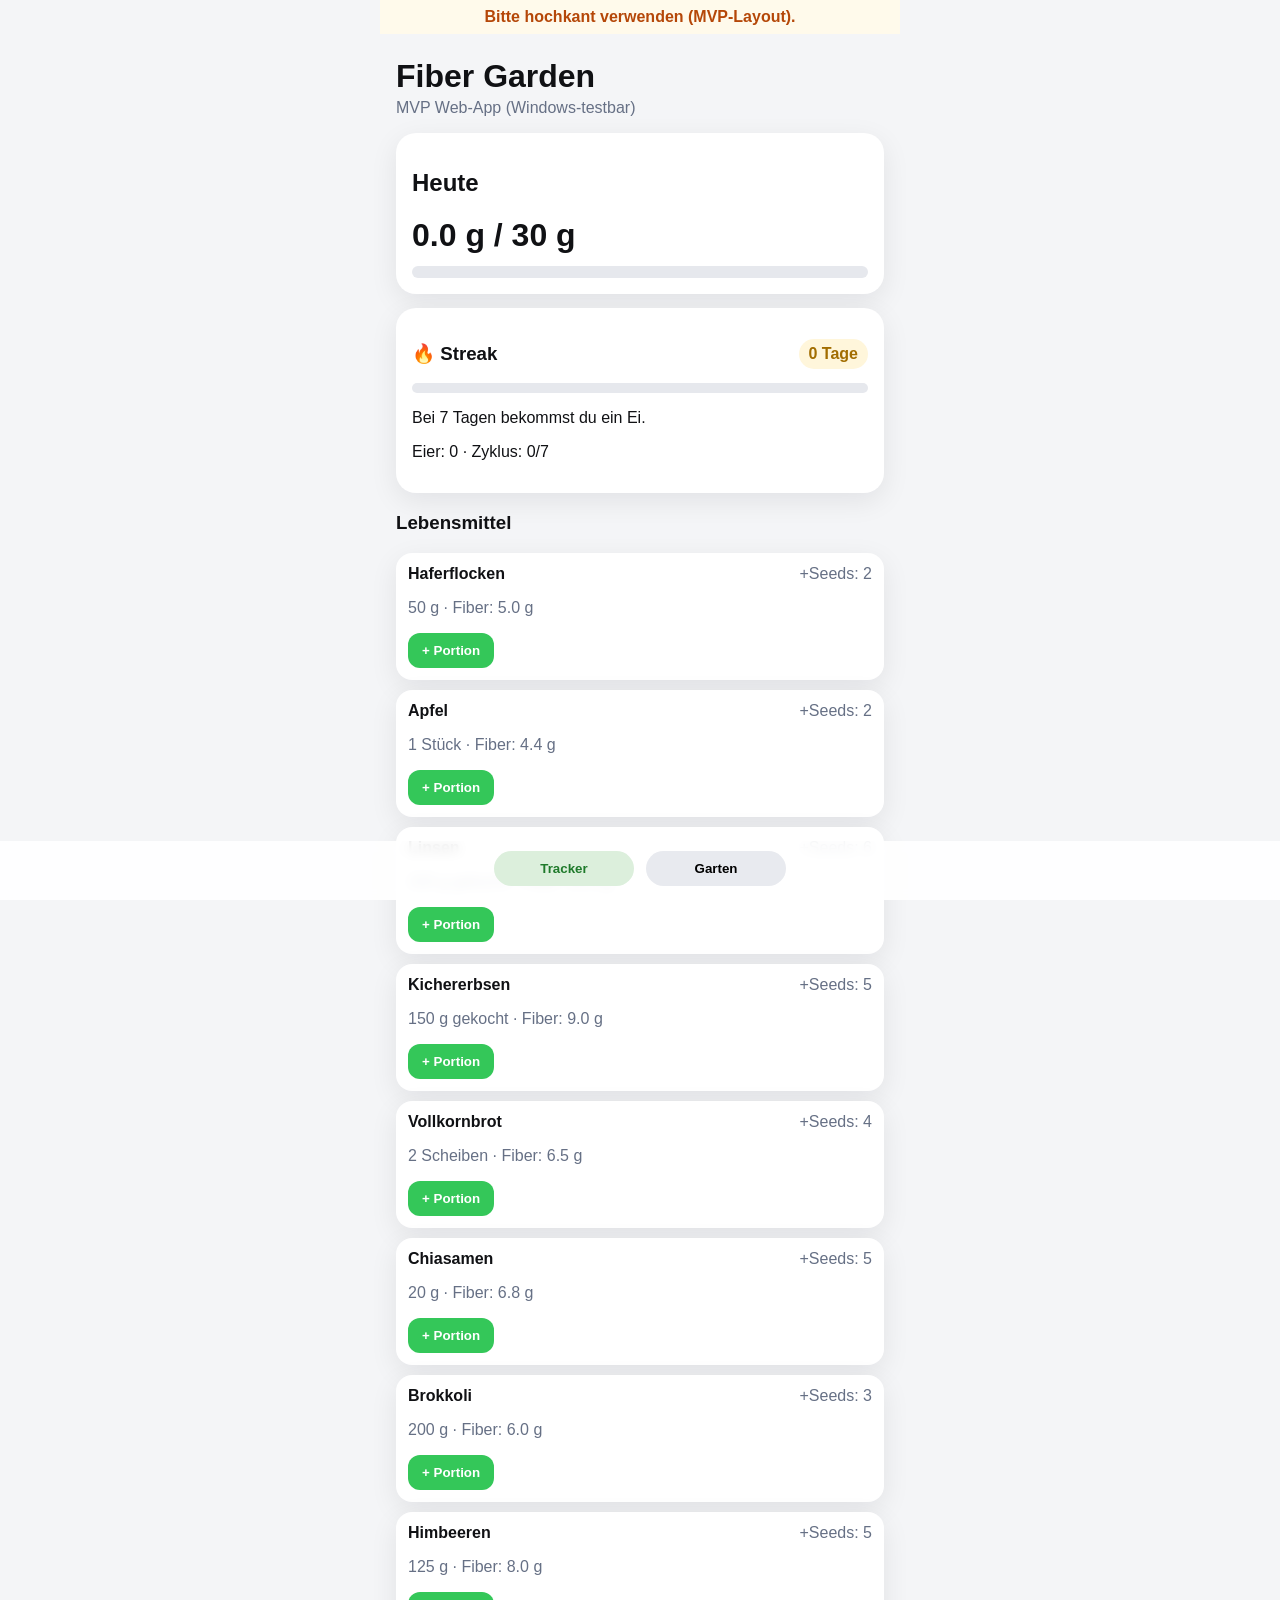
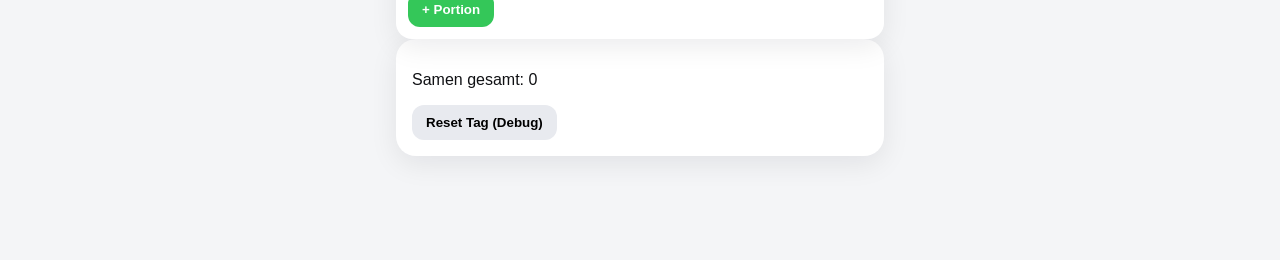
==== webapp/index.html @ f10a2d25 "Replace iOS MVP with Windows-testable web MVP" ====
<!doctype html>
<html lang="de">
  <head>
    <meta charset="UTF-8" />
    <meta name="viewport" content="width=device-width, initial-scale=1.0" />
    <title>Fiber Garden MVP</title>
    <link rel="stylesheet" href="styles.css" />
  </head>
  <body>
    <div class="app-shell">
      <header class="app-header">
        <h1>Fiber Garden</h1>
        <p class="subtitle">MVP Web-App (Windows-testbar)</p>
      </header>

      <main>
        <section id="tracker-tab" class="tab-panel active" aria-label="Tracker">
          <div class="card">
            <h2>Heute</h2>
            <p id="daily-fiber-display" class="hero-number">0.0 g / 30 g</p>
            <div class="progress-track" role="progressbar" aria-valuemin="0" aria-valuemax="100" aria-valuenow="0">
              <div id="daily-progress-bar" class="progress-fill"></div>
            </div>
          </div>

          <div class="card">
            <div class="row between">
              <h3>🔥 Streak</h3>
              <span id="streak-days" class="badge">0 Tage</span>
            </div>
            <div class="progress-track small">
              <div id="streak-progress-bar" class="progress-fill egg"></div>
            </div>
            <p>Bei 7 Tagen bekommst du ein Ei.</p>
            <p id="egg-display">Eier: 0</p>
          </div>

          <section>
            <h3>Lebensmittel</h3>
            <div id="foods-list" class="stack"></div>
          </section>

          <div class="card">
            <p id="seed-display">Samen gesamt: 0</p>
            <button id="reset-day-btn" class="btn btn-secondary">Reset Tag (Debug)</button>
          </div>
        </section>

        <section id="garden-tab" class="tab-panel" aria-label="Garten">
          <div class="row pills">
            <span id="seed-pill" class="pill">🌱 Samen: 0</span>
            <span id="egg-pill" class="pill">🥚 Eier: 0</span>
          </div>

          <div class="card" id="gate-card"></div>

          <div class="card garden-placeholder">
            <h3>Dein Garten</h3>
            <p>Softes MVP-Placeholder-Feld</p>
          </div>

          <section>
            <h3>Shop – Pflanzen</h3>
            <div id="shop-list" class="stack"></div>
          </section>

          <section>
            <h3>Tiere (Eier)</h3>
            <div id="animals-list" class="stack"></div>
          </section>

          <section>
            <div class="row between">
              <h3>Dein Garten (Liste)</h3>
              <button id="clear-garden-btn" class="btn btn-ghost">Alles entfernen</button>
            </div>
            <div id="placed-list" class="stack"></div>
          </section>
        </section>
      </main>

      <nav class="tabbar" aria-label="Tabs">
        <button class="tab-button active" data-tab="tracker">Tracker</button>
        <button class="tab-button" data-tab="garden">Garten</button>
      </nav>
    </div>

    <script src="app.js"></script>
  </body>
</html>
---- webapp/styles.css ----
:root {
  --bg: #f4f5f7;
  --card: #ffffff;
  --text: #101114;
  --muted: #667085;
  --accent: #34c759;
  --accent-2: #ffcc00;
  --shadow: 0 8px 28px rgba(16, 17, 20, 0.08);
  --radius: 20px;
}

* { box-sizing: border-box; }
body {
  margin: 0;
  background: var(--bg);
  color: var(--text);
  font-family: "Segoe UI", -apple-system, BlinkMacSystemFont, Roboto, sans-serif;
}

.app-shell {
  max-width: 520px;
  margin: 0 auto;
  min-height: 100dvh;
  display: flex;
  flex-direction: column;
}

.app-header { padding: 24px 16px 8px; }
h1 { margin: 0; font-size: 2rem; }
.subtitle { color: var(--muted); margin: 4px 0 0; }

main { flex: 1; padding: 8px 16px 90px; }

.tab-panel { display: none; }
.tab-panel.active { display: block; }

.card {
  background: var(--card);
  border-radius: var(--radius);
  box-shadow: var(--shadow);
  padding: 16px;
  margin-bottom: 14px;
}

.hero-number {
  font-size: 2rem;
  font-weight: 700;
  margin: 8px 0 12px;
}

.progress-track {
  width: 100%;
  height: 12px;
  background: #e6e8ed;
  border-radius: 999px;
  overflow: hidden;
}
.progress-track.small { height: 10px; }
.progress-fill {
  width: 0;
  height: 100%;
  background: linear-gradient(90deg, #62d96b, #34c759);
  transition: width 220ms ease;
}
.progress-fill.egg {
  background: linear-gradient(90deg, #ffe47a, #ffcc00);
}

.stack { display: grid; gap: 10px; }
.row { display: flex; align-items: center; gap: 10px; }
.between { justify-content: space-between; }

.food-row, .shop-row, .placed-row {
  background: var(--card);
  border-radius: 16px;
  padding: 12px;
  box-shadow: var(--shadow);
}

.food-meta, .muted { color: var(--muted); }
.badge {
  background: #fff6db;
  color: #a26d00;
  border-radius: 999px;
  padding: 6px 10px;
  font-weight: 600;
}

.pills { margin-bottom: 10px; }
.pill {
  display: inline-block;
  background: #eceff4;
  border-radius: 999px;
  padding: 8px 12px;
  font-weight: 600;
}

.garden-placeholder {
  background: linear-gradient(135deg, #f6fff6, #eef7ff);
  text-align: center;
}

.btn {
  border: 0;
  border-radius: 12px;
  padding: 10px 14px;
  font-weight: 600;
  cursor: pointer;
}
.btn:disabled { opacity: 0.45; cursor: not-allowed; }
.btn-primary { background: var(--accent); color: white; }
.btn-secondary { background: #e8eaef; }
.btn-ghost { background: transparent; color: #4f5b67; }

.tabbar {
  position: fixed;
  bottom: 0;
  left: 0;
  right: 0;
  display: flex;
  justify-content: center;
  gap: 12px;
  background: rgba(255, 255, 255, 0.9);
  backdrop-filter: blur(6px);
  padding: 10px 16px 14px;
}
.tab-button {
  min-width: 140px;
  border: 0;
  border-radius: 999px;
  padding: 10px 18px;
  background: #e8eaef;
  font-weight: 700;
  cursor: pointer;
}
.tab-button.active {
  background: #dcefdc;
  color: #1f7a2b;
}

@media (orientation: landscape) {
  .app-shell::before {
    content: "Bitte hochkant verwenden (MVP-Layout).";
    display: block;
    text-align: center;
    color: #b54708;
    background: #fffaeb;
    padding: 8px;
    font-weight: 600;
  }
}
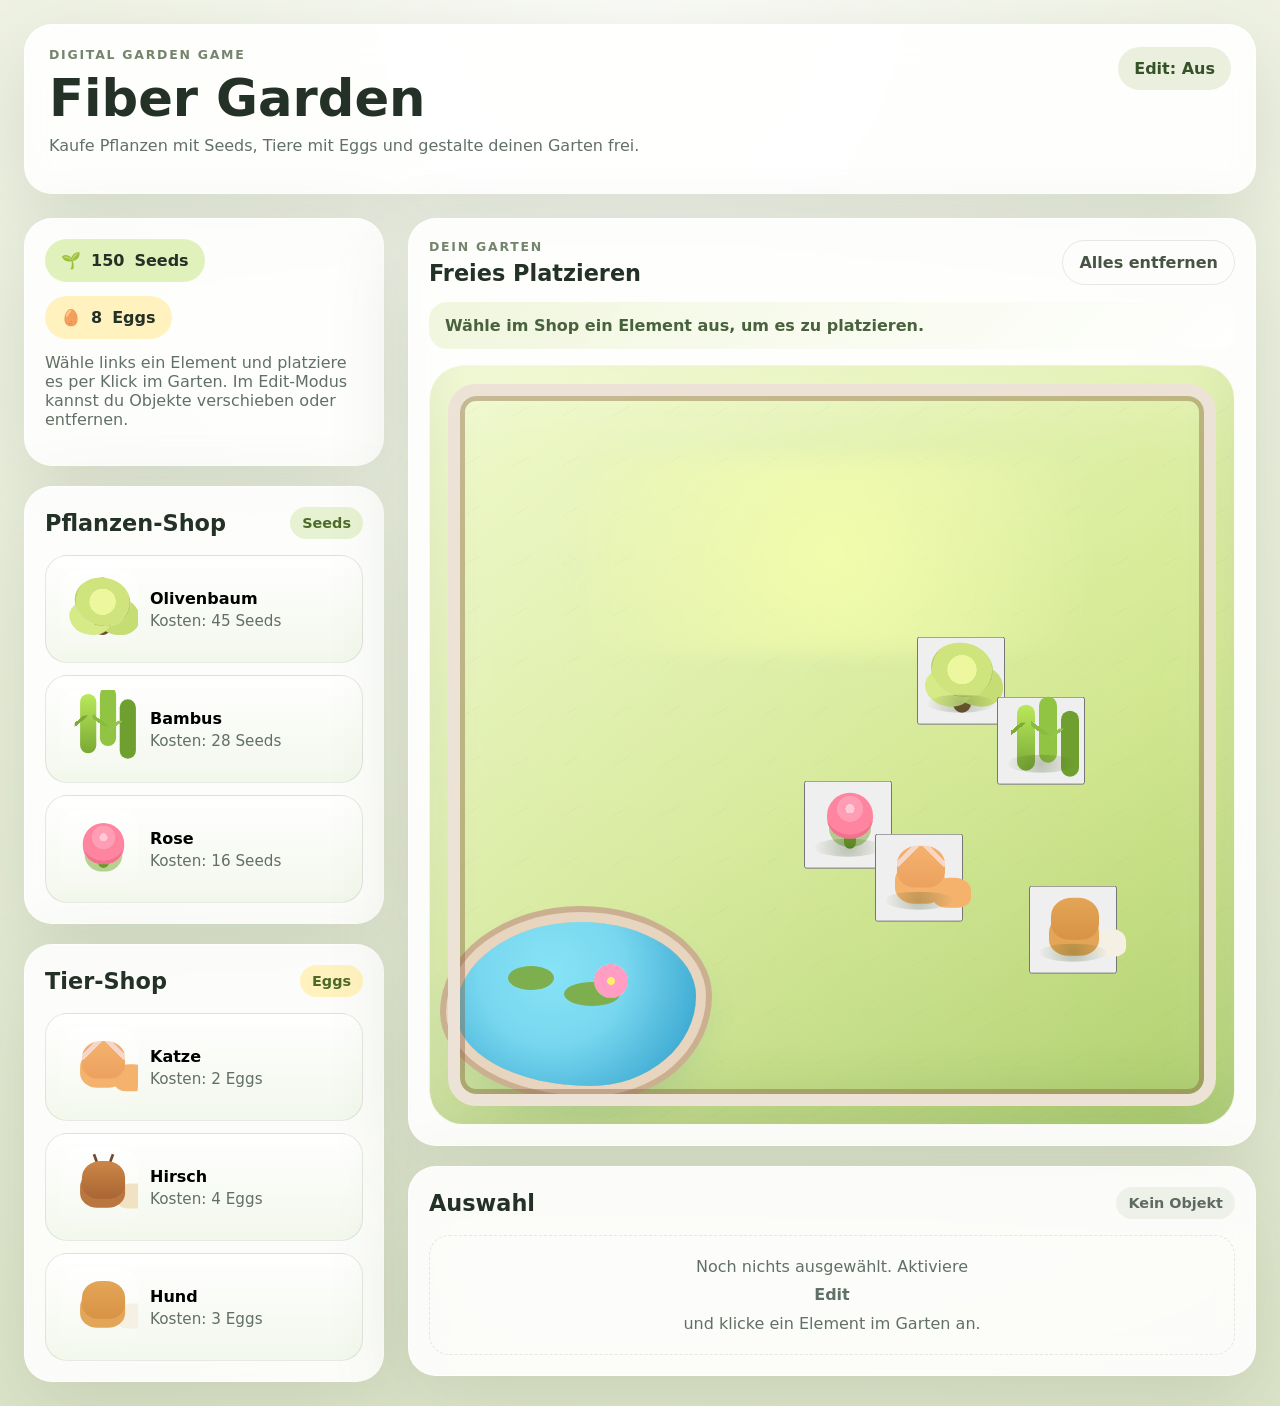
==== commit 16ea72cc: "Create interactive digital garden game" ====
--- a/webapp/index.html
+++ b/webapp/index.html
@@ -3,87 +3,89 @@
   <head>
     <meta charset="UTF-8" />
     <meta name="viewport" content="width=device-width, initial-scale=1.0" />
-    <title>Fiber Garden MVP</title>
+    <title>Fiber Garden</title>
     <link rel="stylesheet" href="styles.css" />
   </head>
   <body>
     <div class="app-shell">
-      <header class="app-header">
-        <h1>Fiber Garden</h1>
-        <p class="subtitle">MVP Web-App (Windows-testbar)</p>
+      <header class="app-header card">
+        <div>
+          <p class="eyebrow">Digital Garden Game</p>
+          <h1>Fiber Garden</h1>
+          <p class="subtitle">Kaufe Pflanzen mit Seeds, Tiere mit Eggs und gestalte deinen Garten frei.</p>
+        </div>
+        <button id="edit-toggle" class="btn btn-secondary">Edit: Aus</button>
       </header>
 
-      <main>
-        <section id="tracker-tab" class="tab-panel active" aria-label="Tracker">
-          <div class="card">
-            <h2>Heute</h2>
-            <p id="daily-fiber-display" class="hero-number">0.0 g / 30 g</p>
-            <div class="progress-track" role="progressbar" aria-valuemin="0" aria-valuemax="100" aria-valuenow="0">
-              <div id="daily-progress-bar" class="progress-fill"></div>
+      <main class="layout-grid">
+        <section class="panel-stack">
+          <article class="card stats-card">
+            <div class="currency-pill seeds">🌱 <span id="seed-count">150</span> Seeds</div>
+            <div class="currency-pill eggs">🥚 <span id="egg-count">8</span> Eggs</div>
+            <p class="muted">Wähle links ein Element und platziere es per Klick im Garten. Im Edit-Modus kannst du Objekte verschieben oder entfernen.</p>
+          </article>
+
+          <article class="card shop-card">
+            <div class="section-heading">
+              <h2>Pflanzen-Shop</h2>
+              <span class="chip">Seeds</span>
             </div>
-          </div>
+            <div id="plants-shop" class="shop-grid"></div>
+          </article>
 
-          <div class="card">
-            <div class="row between">
-              <h3>🔥 Streak</h3>
-              <span id="streak-days" class="badge">0 Tage</span>
+          <article class="card shop-card">
+            <div class="section-heading">
+              <h2>Tier-Shop</h2>
+              <span class="chip eggs">Eggs</span>
             </div>
-            <div class="progress-track small">
-              <div id="streak-progress-bar" class="progress-fill egg"></div>
-            </div>
-            <p>Bei 7 Tagen bekommst du ein Ei.</p>
-            <p id="egg-display">Eier: 0</p>
-          </div>
-
-          <section>
-            <h3>Lebensmittel</h3>
-            <div id="foods-list" class="stack"></div>
-          </section>
-
-          <div class="card">
-            <p id="seed-display">Samen gesamt: 0</p>
-            <button id="reset-day-btn" class="btn btn-secondary">Reset Tag (Debug)</button>
-          </div>
+            <div id="animals-shop" class="shop-grid"></div>
+          </article>
         </section>
 
-        <section id="garden-tab" class="tab-panel" aria-label="Garten">
-          <div class="row pills">
-            <span id="seed-pill" class="pill">🌱 Samen: 0</span>
-            <span id="egg-pill" class="pill">🥚 Eier: 0</span>
-          </div>
+        <section class="panel-stack garden-column">
+          <article class="card garden-card">
+            <div class="section-heading">
+              <div>
+                <p class="eyebrow">Dein Garten</p>
+                <h2>Freies Platzieren</h2>
+              </div>
+              <button id="clear-garden" class="btn btn-ghost">Alles entfernen</button>
+            </div>
 
-          <div class="card" id="gate-card"></div>
+            <div id="status-banner" class="status-banner">Wähle im Shop ein Element aus, um es zu platzieren.</div>
 
-          <div class="card garden-placeholder">
-            <h3>Dein Garten</h3>
-            <p>Softes MVP-Placeholder-Feld</p>
-          </div>
+            <div id="garden-scene" class="garden-scene" aria-label="Garten-Spielfeld">
+              <div class="pond" aria-hidden="true">
+                <div class="lily-pad pad-one"></div>
+                <div class="lily-pad pad-two"></div>
+                <div class="water-flower"></div>
+              </div>
+              <div class="scene-glow"></div>
+            </div>
+          </article>
 
-          <section>
-            <h3>Shop – Pflanzen</h3>
-            <div id="shop-list" class="stack"></div>
-          </section>
-
-          <section>
-            <h3>Tiere (Eier)</h3>
-            <div id="animals-list" class="stack"></div>
-          </section>
-
-          <section>
-            <div class="row between">
-              <h3>Dein Garten (Liste)</h3>
-              <button id="clear-garden-btn" class="btn btn-ghost">Alles entfernen</button>
+          <article class="card inspector-card">
+            <div class="section-heading">
+              <h2>Auswahl</h2>
+              <span id="selected-mode" class="chip subtle">Kein Objekt</span>
             </div>
-            <div id="placed-list" class="stack"></div>
-          </section>
+            <div id="selection-details" class="selection-panel empty">
+              Noch nichts ausgewählt. Aktiviere <strong>Edit</strong> und klicke ein Element im Garten an.
+            </div>
+          </article>
         </section>
       </main>
+    </div>
 
-      <nav class="tabbar" aria-label="Tabs">
-        <button class="tab-button active" data-tab="tracker">Tracker</button>
-        <button class="tab-button" data-tab="garden">Garten</button>
-      </nav>
-    </div>
+    <template id="shop-item-template">
+      <button class="shop-item" type="button">
+        <div class="shop-art"></div>
+        <div>
+          <strong class="shop-name"></strong>
+          <p class="shop-price"></p>
+        </div>
+      </button>
+    </template>
 
     <script src="app.js"></script>
   </body>
--- a/webapp/styles.css
+++ b/webapp/styles.css
@@ -1,151 +1,364 @@
 :root {
-  --bg: #f4f5f7;
-  --card: #ffffff;
-  --text: #101114;
-  --muted: #667085;
-  --accent: #34c759;
-  --accent-2: #ffcc00;
-  --shadow: 0 8px 28px rgba(16, 17, 20, 0.08);
-  --radius: 20px;
+  --bg: #eef1e5;
+  --card: rgba(255, 255, 255, 0.88);
+  --card-strong: #ffffff;
+  --text: #243127;
+  --muted: #617066;
+  --line: rgba(51, 80, 44, 0.12);
+  --shadow: 0 24px 80px rgba(71, 88, 49, 0.16);
+  --radius: 28px;
+  --green-1: #edf79d;
+  --green-2: #b9d84c;
+  --green-3: #73a93a;
+  --brown-1: #8d633d;
+  --brown-2: #6c4a28;
+  --water-1: #78d7ef;
+  --water-2: #2798c7;
+  --rose: #ff8faa;
+  --olive: #d7ee8d;
+  --bamboo: #9fd447;
+  --cat: #f4b26d;
+  --dog: #e3a557;
+  --deer: #ba763f;
 }
 
 * { box-sizing: border-box; }
 body {
   margin: 0;
-  background: var(--bg);
+  min-height: 100vh;
+  font-family: "Segoe UI", Inter, system-ui, sans-serif;
   color: var(--text);
-  font-family: "Segoe UI", -apple-system, BlinkMacSystemFont, Roboto, sans-serif;
-}
+  background:
+    radial-gradient(circle at top, #fbfcf8 0%, #edf1e0 48%, #dde5ca 100%);
+}
+
+button { font: inherit; }
 
 .app-shell {
-  max-width: 520px;
+  max-width: 1440px;
   margin: 0 auto;
-  min-height: 100dvh;
-  display: flex;
-  flex-direction: column;
-}
-
-.app-header { padding: 24px 16px 8px; }
-h1 { margin: 0; font-size: 2rem; }
-.subtitle { color: var(--muted); margin: 4px 0 0; }
-
-main { flex: 1; padding: 8px 16px 90px; }
-
-.tab-panel { display: none; }
-.tab-panel.active { display: block; }
-
+  padding: 24px;
+}
+
+.layout-grid {
+  display: grid;
+  grid-template-columns: 360px minmax(0, 1fr);
+  gap: 24px;
+  align-items: start;
+}
+
+.panel-stack { display: grid; gap: 20px; }
 .card {
   background: var(--card);
+  border: 1px solid rgba(255,255,255,0.75);
   border-radius: var(--radius);
   box-shadow: var(--shadow);
-  padding: 16px;
-  margin-bottom: 14px;
-}
-
-.hero-number {
-  font-size: 2rem;
+  backdrop-filter: blur(16px);
+}
+
+.app-header {
+  margin-bottom: 24px;
+  padding: 22px 24px;
+  display: flex;
+  justify-content: space-between;
+  align-items: flex-start;
+  gap: 16px;
+}
+
+.eyebrow {
+  margin: 0 0 6px;
+  text-transform: uppercase;
+  letter-spacing: 0.14em;
+  font-size: 0.78rem;
+  color: #75856d;
   font-weight: 700;
-  margin: 8px 0 12px;
-}
-
-.progress-track {
-  width: 100%;
-  height: 12px;
-  background: #e6e8ed;
+}
+
+h1, h2, p { margin-top: 0; }
+h1 { margin-bottom: 8px; font-size: clamp(2.2rem, 4vw, 3.7rem); }
+h2 { margin-bottom: 0; font-size: 1.4rem; }
+.subtitle, .muted { color: var(--muted); }
+
+.stats-card, .shop-card, .inspector-card, .garden-card { padding: 20px; }
+.stats-card { display: grid; gap: 14px; }
+.currency-pill {
+  display: inline-flex;
+  width: fit-content;
+  align-items: center;
+  gap: 10px;
+  padding: 12px 16px;
   border-radius: 999px;
+  font-weight: 800;
+  background: rgba(222, 240, 180, 0.9);
+}
+.currency-pill.eggs, .chip.eggs { background: #fff2bf; }
+
+.section-heading {
+  display: flex;
+  justify-content: space-between;
+  align-items: center;
+  gap: 16px;
+  margin-bottom: 16px;
+}
+
+.shop-grid {
+  display: grid;
+  gap: 12px;
+}
+
+.shop-item {
+  border: 1px solid var(--line);
+  background: linear-gradient(180deg, rgba(255,255,255,.95), rgba(242,247,235,.95));
+  border-radius: 22px;
+  padding: 14px;
+  display: grid;
+  grid-template-columns: 78px 1fr;
+  gap: 12px;
+  align-items: center;
+  cursor: pointer;
+  transition: transform .18s ease, box-shadow .18s ease, border-color .18s ease;
+  text-align: left;
+}
+.shop-item:hover { transform: translateY(-2px); box-shadow: 0 12px 30px rgba(51,80,44,.12); }
+.shop-item.active { border-color: rgba(89, 141, 48, .8); box-shadow: 0 0 0 3px rgba(146, 200, 99, .28); }
+.shop-item:disabled { cursor: not-allowed; opacity: .55; transform: none; box-shadow: none; }
+.shop-art {
+  width: 78px; height: 78px; border-radius: 20px; position: relative;
+  background: linear-gradient(180deg, rgba(255,255,255,.5), rgba(255,255,255,.05));
   overflow: hidden;
 }
-.progress-track.small { height: 10px; }
-.progress-fill {
-  width: 0;
-  height: 100%;
-  background: linear-gradient(90deg, #62d96b, #34c759);
-  transition: width 220ms ease;
-}
-.progress-fill.egg {
-  background: linear-gradient(90deg, #ffe47a, #ffcc00);
-}
-
-.stack { display: grid; gap: 10px; }
-.row { display: flex; align-items: center; gap: 10px; }
-.between { justify-content: space-between; }
-
-.food-row, .shop-row, .placed-row {
-  background: var(--card);
-  border-radius: 16px;
-  padding: 12px;
-  box-shadow: var(--shadow);
-}
-
-.food-meta, .muted { color: var(--muted); }
-.badge {
-  background: #fff6db;
-  color: #a26d00;
-  border-radius: 999px;
-  padding: 6px 10px;
-  font-weight: 600;
-}
-
-.pills { margin-bottom: 10px; }
-.pill {
-  display: inline-block;
-  background: #eceff4;
-  border-radius: 999px;
-  padding: 8px 12px;
-  font-weight: 600;
-}
-
-.garden-placeholder {
-  background: linear-gradient(135deg, #f6fff6, #eef7ff);
-  text-align: center;
-}
+.shop-name { display: block; margin-bottom: 4px; }
+.shop-price { margin: 0; color: var(--muted); font-size: .95rem; }
 
 .btn {
   border: 0;
-  border-radius: 12px;
-  padding: 10px 14px;
-  font-weight: 600;
+  border-radius: 999px;
+  padding: 12px 16px;
   cursor: pointer;
-}
-.btn:disabled { opacity: 0.45; cursor: not-allowed; }
-.btn-primary { background: var(--accent); color: white; }
-.btn-secondary { background: #e8eaef; }
-.btn-ghost { background: transparent; color: #4f5b67; }
-
-.tabbar {
-  position: fixed;
-  bottom: 0;
-  left: 0;
-  right: 0;
-  display: flex;
-  justify-content: center;
-  gap: 12px;
-  background: rgba(255, 255, 255, 0.9);
-  backdrop-filter: blur(6px);
-  padding: 10px 16px 14px;
-}
-.tab-button {
-  min-width: 140px;
-  border: 0;
+  font-weight: 700;
+}
+.btn-secondary { background: #ebf0de; color: #355229; }
+.btn-ghost { background: transparent; border: 1px solid var(--line); color: #465443; }
+.btn-danger { background: #8c3d2e; color: #fff; width: 100%; }
+
+.chip {
+  padding: 8px 12px;
   border-radius: 999px;
-  padding: 10px 18px;
-  background: #e8eaef;
+  background: #e7f2d2;
+  color: #4d6a29;
   font-weight: 700;
+  font-size: 0.9rem;
+}
+.chip.subtle { background: #eef1e7; color: #5f6a61; }
+
+.status-banner {
+  margin-bottom: 16px;
+  border-radius: 18px;
+  background: linear-gradient(135deg, rgba(240,246,220,.96), rgba(255,255,255,.92));
+  color: #48623e;
+  padding: 14px 16px;
+  font-weight: 700;
+}
+
+.garden-scene {
+  position: relative;
+  min-height: 760px;
+  overflow: hidden;
+  border-radius: 34px;
+  border: 1px solid rgba(255,255,255,.75);
+  background:
+    linear-gradient(135deg, rgba(255,255,255,.65), rgba(255,255,255,.2)),
+    linear-gradient(160deg, #d4ed6f 0%, #badb55 55%, #98c148 100%);
+  box-shadow: inset 0 24px 80px rgba(255,255,255,.3), inset 0 -30px 50px rgba(66, 109, 32, 0.16);
+}
+.garden-scene::before {
+  content: "";
+  position: absolute;
+  inset: 0;
+  background:
+    linear-gradient(150deg, transparent 12%, rgba(255,255,255,.13) 12.8%, transparent 13.3%) 0 0/50px 50px,
+    linear-gradient(330deg, transparent 12%, rgba(113,153,60,.14) 12.8%, transparent 13.3%) 0 0/50px 50px;
+  opacity: .7;
+  pointer-events: none;
+}
+.garden-scene::after {
+  content: "";
+  position: absolute;
+  inset: 18px;
+  border-radius: 28px;
+  border: 12px solid #ece2d6;
+  box-shadow: inset 0 0 0 5px rgba(134,90,57,.4);
+  pointer-events: none;
+}
+
+.scene-glow {
+  position: absolute;
+  inset: 12% 18% auto 18%;
+  height: 26%;
+  background: radial-gradient(circle, rgba(246,255,173,.8), rgba(246,255,173,0));
+  filter: blur(10px);
+  pointer-events: none;
+}
+
+.pond {
+  position: absolute;
+  left: 26px;
+  bottom: 38px;
+  width: 240px;
+  height: 164px;
+  border-radius: 52% 48% 44% 56% / 55% 45% 55% 45%;
+  background: radial-gradient(circle at 40% 30%, #87e3f6, var(--water-1) 40%, var(--water-2) 100%);
+  box-shadow: 0 0 0 10px #e8d5bf, 0 0 0 16px #cab090, 0 22px 40px rgba(54, 116, 132, .18);
+}
+.lily-pad, .water-flower {
+  position: absolute;
+  border-radius: 50%;
+}
+.lily-pad { background: #7daf4f; width: 46px; height: 24px; }
+.pad-one { top: 44px; left: 52px; }
+.pad-two { top: 60px; left: 108px; width: 56px; }
+.water-flower {
+  top: 42px; left: 138px; width: 34px; height: 34px;
+  background: radial-gradient(circle, #ffef6c 15%, #ff9dc3 18%, #ff9dc3 70%, rgba(255,255,255,.8) 71%);
+}
+
+.placed-item {
+  position: absolute;
+  width: 88px;
+  height: 88px;
+  translate: -50% -72%;
   cursor: pointer;
-}
-.tab-button.active {
-  background: #dcefdc;
-  color: #1f7a2b;
-}
-
-@media (orientation: landscape) {
-  .app-shell::before {
-    content: "Bitte hochkant verwenden (MVP-Layout).";
-    display: block;
-    text-align: center;
-    color: #b54708;
-    background: #fffaeb;
-    padding: 8px;
-    font-weight: 600;
-  }
-}
+  user-select: none;
+  touch-action: none;
+  z-index: 3;
+}
+.placed-item.selected { filter: drop-shadow(0 0 0.75rem rgba(255,255,255,.95)); }
+.placed-item.editing { cursor: grab; }
+.placed-item.dragging { cursor: grabbing; }
+.placed-item::after {
+  content: "";
+  position: absolute;
+  left: 50%;
+  bottom: 10px;
+  width: 68px;
+  height: 18px;
+  translate: -50% 0;
+  border-radius: 50%;
+  background: radial-gradient(circle, rgba(56,80,27,.28), rgba(56,80,27,0));
+}
+
+.sprite {
+  position: absolute;
+  inset: 0;
+}
+
+.sprite.plant::before,
+.sprite.plant::after,
+.sprite.animal::before,
+.sprite.animal::after { content: ""; position: absolute; }
+
+.sprite-rose::before {
+  left: 38px; bottom: 18px; width: 12px; height: 48px; border-radius: 12px; background: linear-gradient(180deg, #83b63d, #628d26);
+}
+.sprite-rose::after {
+  left: 21px; top: 10px; width: 46px; height: 46px; border-radius: 50% 50% 45% 45%;
+  background: radial-gradient(circle at 50% 35%, #ffcad7 0 12%, #ff9db5 12% 34%, #ff84a0 35% 68%, #ef728f 69% 100%);
+  box-shadow: 0 10px 0 -2px rgba(115,168,44,.5);
+}
+.sprite-bamboo::before {
+  left: 18px; bottom: 12px; width: 18px; height: 66px; border-radius: 10px; background: linear-gradient(180deg, #bae95c, #79a934);
+  box-shadow: 22px -8px 0 0 #91c443, 44px 6px 0 0 #6f9f2f;
+}
+.sprite-bamboo::after {
+  left: 8px; top: 12px; width: 68px; height: 54px;
+  background:
+    linear-gradient(140deg, transparent 18%, #7faa38 18% 28%, transparent 28%) 4px 12px/26px 24px no-repeat,
+    linear-gradient(36deg, transparent 18%, #89bb43 18% 28%, transparent 28%) 24px 0/34px 24px no-repeat,
+    linear-gradient(140deg, transparent 18%, #93c54a 18% 28%, transparent 28%) 42px 18px/26px 24px no-repeat;
+}
+.sprite-olive::before {
+  left: 34px; bottom: 10px; width: 18px; height: 64px; border-radius: 14px; background: linear-gradient(180deg, #9e7a53, #6d4d30);
+}
+.sprite-olive::after {
+  left: 12px; top: 4px; width: 62px; height: 54px; border-radius: 46% 54% 44% 56%;
+  background: radial-gradient(circle at 50% 50%, #edf79d 0 35%, #cfe47c 36% 72%, #b7d266 73% 100%);
+  box-shadow: -14px 18px 0 -8px #d7ea88, 16px 16px 0 -6px #c6dd74;
+}
+
+.sprite-cat::before,
+.sprite-dog::before,
+.sprite-deer::before {
+  left: 18px; bottom: 16px; width: 50px; height: 42px; border-radius: 45% 45% 38% 38%;
+}
+.sprite-cat::after,
+.sprite-dog::after,
+.sprite-deer::after {
+  left: 20px; top: 10px; width: 48px; height: 42px; border-radius: 44% 44% 38% 38%;
+}
+.sprite-cat::before { background: var(--cat); box-shadow: 32px 10px 0 -6px var(--cat); }
+.sprite-cat::after {
+  background:
+    linear-gradient(135deg, transparent 0 34%, #f8d6c5 35% 50%, transparent 51%) 0 0/50% 50% no-repeat,
+    linear-gradient(225deg, transparent 0 34%, #f8d6c5 35% 50%, transparent 51%) 100% 0/50% 50% no-repeat,
+    linear-gradient(180deg, var(--cat), #eca15f);
+}
+.sprite-dog::before { background: var(--dog); box-shadow: 34px 8px 0 -7px #f4f0e3; }
+.sprite-dog::after {
+  background:
+    linear-gradient(180deg, var(--dog), #d89345);
+}
+.sprite-deer::before { background: var(--deer); box-shadow: 34px 8px 0 -7px #f1e2c3; }
+.sprite-deer::after {
+  background: linear-gradient(180deg, #cc8747, #a96533);
+}
+
+.face {
+  position: absolute;
+  left: 31px;
+  top: 24px;
+  width: 26px;
+  height: 14px;
+  border-radius: 14px;
+  background: rgba(255, 248, 239, .92);
+}
+.face::before, .face::after {
+  content: ""; position: absolute; top: 4px; width: 4px; height: 4px; border-radius: 50%; background: #4d331e;
+}
+.face::before { left: 5px; }
+.face::after { right: 5px; }
+
+.antlers {
+  position: absolute;
+  left: 32px;
+  top: 2px;
+  width: 24px;
+  height: 18px;
+}
+.antlers::before, .antlers::after {
+  content: ""; position: absolute; width: 3px; height: 18px; background: #6f4a2f;
+}
+.antlers::before { left: 3px; transform: rotate(-20deg); }
+.antlers::after { right: 3px; transform: rotate(20deg); }
+
+.selection-panel {
+  min-height: 120px;
+  border: 1px dashed var(--line);
+  border-radius: 20px;
+  padding: 16px;
+  color: var(--muted);
+}
+.selection-panel.empty { display: grid; place-items: center; text-align: center; }
+.inspector-actions { margin-top: 14px; display: grid; gap: 10px; }
+
+@media (max-width: 1080px) {
+  .layout-grid { grid-template-columns: 1fr; }
+  .garden-scene { min-height: 620px; }
+}
+
+@media (max-width: 720px) {
+  .app-shell { padding: 14px; }
+  .app-header { flex-direction: column; }
+  .garden-scene { min-height: 520px; }
+  .shop-item { grid-template-columns: 70px 1fr; }
+  .placed-item { width: 74px; height: 74px; }
+}
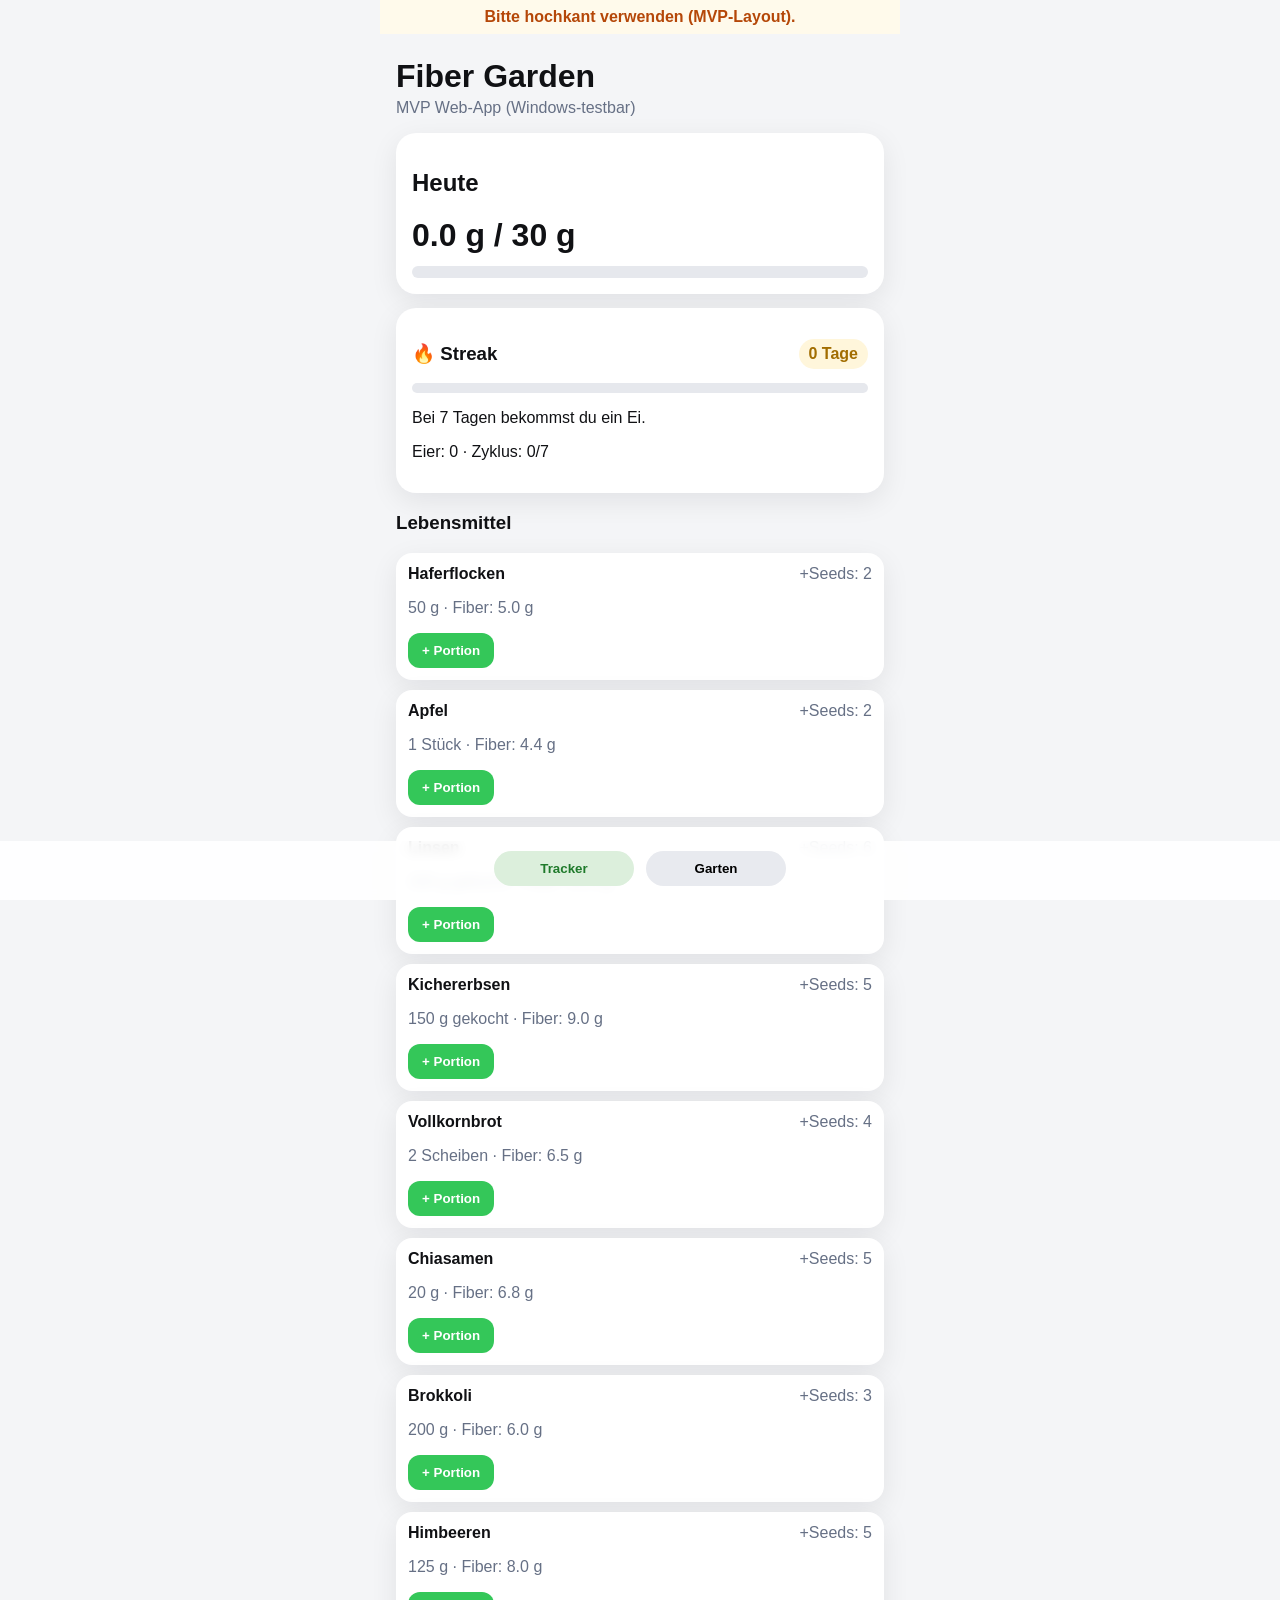
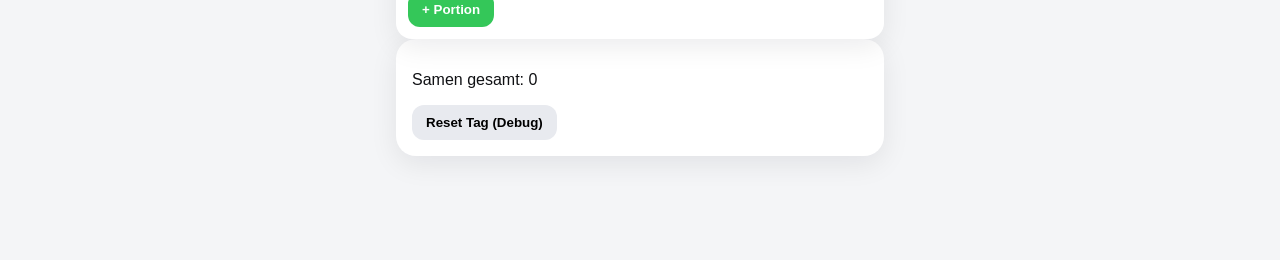
==== commit 5d2d016a: "Restore tracker in web demo" ====
--- a/webapp/index.html
+++ b/webapp/index.html
@@ -3,89 +3,87 @@
   <head>
     <meta charset="UTF-8" />
     <meta name="viewport" content="width=device-width, initial-scale=1.0" />
-    <title>Fiber Garden</title>
+    <title>Fiber Garden MVP</title>
     <link rel="stylesheet" href="styles.css" />
   </head>
   <body>
     <div class="app-shell">
-      <header class="app-header card">
-        <div>
-          <p class="eyebrow">Digital Garden Game</p>
-          <h1>Fiber Garden</h1>
-          <p class="subtitle">Kaufe Pflanzen mit Seeds, Tiere mit Eggs und gestalte deinen Garten frei.</p>
-        </div>
-        <button id="edit-toggle" class="btn btn-secondary">Edit: Aus</button>
+      <header class="app-header">
+        <h1>Fiber Garden</h1>
+        <p class="subtitle">MVP Web-App (Windows-testbar)</p>
       </header>
 
-      <main class="layout-grid">
-        <section class="panel-stack">
-          <article class="card stats-card">
-            <div class="currency-pill seeds">🌱 <span id="seed-count">150</span> Seeds</div>
-            <div class="currency-pill eggs">🥚 <span id="egg-count">8</span> Eggs</div>
-            <p class="muted">Wähle links ein Element und platziere es per Klick im Garten. Im Edit-Modus kannst du Objekte verschieben oder entfernen.</p>
-          </article>
+      <main>
+        <section id="tracker-tab" class="tab-panel active" aria-label="Tracker">
+          <div class="card">
+            <h2>Heute</h2>
+            <p id="daily-fiber-display" class="hero-number">0.0 g / 30 g</p>
+            <div class="progress-track" role="progressbar" aria-valuemin="0" aria-valuemax="100" aria-valuenow="0">
+              <div id="daily-progress-bar" class="progress-fill"></div>
+            </div>
+          </div>
 
-          <article class="card shop-card">
-            <div class="section-heading">
-              <h2>Pflanzen-Shop</h2>
-              <span class="chip">Seeds</span>
+          <div class="card">
+            <div class="row between">
+              <h3>🔥 Streak</h3>
+              <span id="streak-days" class="badge">0 Tage</span>
             </div>
-            <div id="plants-shop" class="shop-grid"></div>
-          </article>
+            <div class="progress-track small">
+              <div id="streak-progress-bar" class="progress-fill egg"></div>
+            </div>
+            <p>Bei 7 Tagen bekommst du ein Ei.</p>
+            <p id="egg-display">Eier: 0</p>
+          </div>
 
-          <article class="card shop-card">
-            <div class="section-heading">
-              <h2>Tier-Shop</h2>
-              <span class="chip eggs">Eggs</span>
-            </div>
-            <div id="animals-shop" class="shop-grid"></div>
-          </article>
+          <section>
+            <h3>Lebensmittel</h3>
+            <div id="foods-list" class="stack"></div>
+          </section>
+
+          <div class="card">
+            <p id="seed-display">Samen gesamt: 0</p>
+            <button id="reset-day-btn" class="btn btn-secondary">Reset Tag (Debug)</button>
+          </div>
         </section>
 
-        <section class="panel-stack garden-column">
-          <article class="card garden-card">
-            <div class="section-heading">
-              <div>
-                <p class="eyebrow">Dein Garten</p>
-                <h2>Freies Platzieren</h2>
-              </div>
-              <button id="clear-garden" class="btn btn-ghost">Alles entfernen</button>
+        <section id="garden-tab" class="tab-panel" aria-label="Garten">
+          <div class="row pills">
+            <span id="seed-pill" class="pill">🌱 Samen: 0</span>
+            <span id="egg-pill" class="pill">🥚 Eier: 0</span>
+          </div>
+
+          <div class="card" id="gate-card"></div>
+
+          <div class="card garden-placeholder">
+            <h3>Dein Garten</h3>
+            <p>Softes MVP-Placeholder-Feld</p>
+          </div>
+
+          <section>
+            <h3>Shop – Pflanzen</h3>
+            <div id="shop-list" class="stack"></div>
+          </section>
+
+          <section>
+            <h3>Tiere (Eier)</h3>
+            <div id="animals-list" class="stack"></div>
+          </section>
+
+          <section>
+            <div class="row between">
+              <h3>Dein Garten (Liste)</h3>
+              <button id="clear-garden-btn" class="btn btn-ghost">Alles entfernen</button>
             </div>
-
-            <div id="status-banner" class="status-banner">Wähle im Shop ein Element aus, um es zu platzieren.</div>
-
-            <div id="garden-scene" class="garden-scene" aria-label="Garten-Spielfeld">
-              <div class="pond" aria-hidden="true">
-                <div class="lily-pad pad-one"></div>
-                <div class="lily-pad pad-two"></div>
-                <div class="water-flower"></div>
-              </div>
-              <div class="scene-glow"></div>
-            </div>
-          </article>
-
-          <article class="card inspector-card">
-            <div class="section-heading">
-              <h2>Auswahl</h2>
-              <span id="selected-mode" class="chip subtle">Kein Objekt</span>
-            </div>
-            <div id="selection-details" class="selection-panel empty">
-              Noch nichts ausgewählt. Aktiviere <strong>Edit</strong> und klicke ein Element im Garten an.
-            </div>
-          </article>
+            <div id="placed-list" class="stack"></div>
+          </section>
         </section>
       </main>
+
+      <nav class="tabbar" aria-label="Tabs">
+        <button class="tab-button active" data-tab="tracker">Tracker</button>
+        <button class="tab-button" data-tab="garden">Garten</button>
+      </nav>
     </div>
-
-    <template id="shop-item-template">
-      <button class="shop-item" type="button">
-        <div class="shop-art"></div>
-        <div>
-          <strong class="shop-name"></strong>
-          <p class="shop-price"></p>
-        </div>
-      </button>
-    </template>
 
     <script src="app.js"></script>
   </body>
--- a/webapp/styles.css
+++ b/webapp/styles.css
@@ -1,364 +1,151 @@
 :root {
-  --bg: #eef1e5;
-  --card: rgba(255, 255, 255, 0.88);
-  --card-strong: #ffffff;
-  --text: #243127;
-  --muted: #617066;
-  --line: rgba(51, 80, 44, 0.12);
-  --shadow: 0 24px 80px rgba(71, 88, 49, 0.16);
-  --radius: 28px;
-  --green-1: #edf79d;
-  --green-2: #b9d84c;
-  --green-3: #73a93a;
-  --brown-1: #8d633d;
-  --brown-2: #6c4a28;
-  --water-1: #78d7ef;
-  --water-2: #2798c7;
-  --rose: #ff8faa;
-  --olive: #d7ee8d;
-  --bamboo: #9fd447;
-  --cat: #f4b26d;
-  --dog: #e3a557;
-  --deer: #ba763f;
+  --bg: #f4f5f7;
+  --card: #ffffff;
+  --text: #101114;
+  --muted: #667085;
+  --accent: #34c759;
+  --accent-2: #ffcc00;
+  --shadow: 0 8px 28px rgba(16, 17, 20, 0.08);
+  --radius: 20px;
 }
 
 * { box-sizing: border-box; }
 body {
   margin: 0;
-  min-height: 100vh;
-  font-family: "Segoe UI", Inter, system-ui, sans-serif;
+  background: var(--bg);
   color: var(--text);
-  background:
-    radial-gradient(circle at top, #fbfcf8 0%, #edf1e0 48%, #dde5ca 100%);
+  font-family: "Segoe UI", -apple-system, BlinkMacSystemFont, Roboto, sans-serif;
 }
 
-button { font: inherit; }
-
 .app-shell {
-  max-width: 1440px;
+  max-width: 520px;
   margin: 0 auto;
-  padding: 24px;
+  min-height: 100dvh;
+  display: flex;
+  flex-direction: column;
 }
 
-.layout-grid {
-  display: grid;
-  grid-template-columns: 360px minmax(0, 1fr);
-  gap: 24px;
-  align-items: start;
+.app-header { padding: 24px 16px 8px; }
+h1 { margin: 0; font-size: 2rem; }
+.subtitle { color: var(--muted); margin: 4px 0 0; }
+
+main { flex: 1; padding: 8px 16px 90px; }
+
+.tab-panel { display: none; }
+.tab-panel.active { display: block; }
+
+.card {
+  background: var(--card);
+  border-radius: var(--radius);
+  box-shadow: var(--shadow);
+  padding: 16px;
+  margin-bottom: 14px;
 }
 
-.panel-stack { display: grid; gap: 20px; }
-.card {
-  background: var(--card);
-  border: 1px solid rgba(255,255,255,0.75);
-  border-radius: var(--radius);
-  box-shadow: var(--shadow);
-  backdrop-filter: blur(16px);
+.hero-number {
+  font-size: 2rem;
+  font-weight: 700;
+  margin: 8px 0 12px;
 }
 
-.app-header {
-  margin-bottom: 24px;
-  padding: 22px 24px;
-  display: flex;
-  justify-content: space-between;
-  align-items: flex-start;
-  gap: 16px;
+.progress-track {
+  width: 100%;
+  height: 12px;
+  background: #e6e8ed;
+  border-radius: 999px;
+  overflow: hidden;
+}
+.progress-track.small { height: 10px; }
+.progress-fill {
+  width: 0;
+  height: 100%;
+  background: linear-gradient(90deg, #62d96b, #34c759);
+  transition: width 220ms ease;
+}
+.progress-fill.egg {
+  background: linear-gradient(90deg, #ffe47a, #ffcc00);
 }
 
-.eyebrow {
-  margin: 0 0 6px;
-  text-transform: uppercase;
-  letter-spacing: 0.14em;
-  font-size: 0.78rem;
-  color: #75856d;
-  font-weight: 700;
+.stack { display: grid; gap: 10px; }
+.row { display: flex; align-items: center; gap: 10px; }
+.between { justify-content: space-between; }
+
+.food-row, .shop-row, .placed-row {
+  background: var(--card);
+  border-radius: 16px;
+  padding: 12px;
+  box-shadow: var(--shadow);
 }
 
-h1, h2, p { margin-top: 0; }
-h1 { margin-bottom: 8px; font-size: clamp(2.2rem, 4vw, 3.7rem); }
-h2 { margin-bottom: 0; font-size: 1.4rem; }
-.subtitle, .muted { color: var(--muted); }
-
-.stats-card, .shop-card, .inspector-card, .garden-card { padding: 20px; }
-.stats-card { display: grid; gap: 14px; }
-.currency-pill {
-  display: inline-flex;
-  width: fit-content;
-  align-items: center;
-  gap: 10px;
-  padding: 12px 16px;
+.food-meta, .muted { color: var(--muted); }
+.badge {
+  background: #fff6db;
+  color: #a26d00;
   border-radius: 999px;
-  font-weight: 800;
-  background: rgba(222, 240, 180, 0.9);
-}
-.currency-pill.eggs, .chip.eggs { background: #fff2bf; }
-
-.section-heading {
-  display: flex;
-  justify-content: space-between;
-  align-items: center;
-  gap: 16px;
-  margin-bottom: 16px;
+  padding: 6px 10px;
+  font-weight: 600;
 }
 
-.shop-grid {
-  display: grid;
-  gap: 12px;
+.pills { margin-bottom: 10px; }
+.pill {
+  display: inline-block;
+  background: #eceff4;
+  border-radius: 999px;
+  padding: 8px 12px;
+  font-weight: 600;
 }
 
-.shop-item {
-  border: 1px solid var(--line);
-  background: linear-gradient(180deg, rgba(255,255,255,.95), rgba(242,247,235,.95));
-  border-radius: 22px;
-  padding: 14px;
-  display: grid;
-  grid-template-columns: 78px 1fr;
-  gap: 12px;
-  align-items: center;
-  cursor: pointer;
-  transition: transform .18s ease, box-shadow .18s ease, border-color .18s ease;
-  text-align: left;
+.garden-placeholder {
+  background: linear-gradient(135deg, #f6fff6, #eef7ff);
+  text-align: center;
 }
-.shop-item:hover { transform: translateY(-2px); box-shadow: 0 12px 30px rgba(51,80,44,.12); }
-.shop-item.active { border-color: rgba(89, 141, 48, .8); box-shadow: 0 0 0 3px rgba(146, 200, 99, .28); }
-.shop-item:disabled { cursor: not-allowed; opacity: .55; transform: none; box-shadow: none; }
-.shop-art {
-  width: 78px; height: 78px; border-radius: 20px; position: relative;
-  background: linear-gradient(180deg, rgba(255,255,255,.5), rgba(255,255,255,.05));
-  overflow: hidden;
-}
-.shop-name { display: block; margin-bottom: 4px; }
-.shop-price { margin: 0; color: var(--muted); font-size: .95rem; }
 
 .btn {
   border: 0;
+  border-radius: 12px;
+  padding: 10px 14px;
+  font-weight: 600;
+  cursor: pointer;
+}
+.btn:disabled { opacity: 0.45; cursor: not-allowed; }
+.btn-primary { background: var(--accent); color: white; }
+.btn-secondary { background: #e8eaef; }
+.btn-ghost { background: transparent; color: #4f5b67; }
+
+.tabbar {
+  position: fixed;
+  bottom: 0;
+  left: 0;
+  right: 0;
+  display: flex;
+  justify-content: center;
+  gap: 12px;
+  background: rgba(255, 255, 255, 0.9);
+  backdrop-filter: blur(6px);
+  padding: 10px 16px 14px;
+}
+.tab-button {
+  min-width: 140px;
+  border: 0;
   border-radius: 999px;
-  padding: 12px 16px;
+  padding: 10px 18px;
+  background: #e8eaef;
+  font-weight: 700;
   cursor: pointer;
-  font-weight: 700;
 }
-.btn-secondary { background: #ebf0de; color: #355229; }
-.btn-ghost { background: transparent; border: 1px solid var(--line); color: #465443; }
-.btn-danger { background: #8c3d2e; color: #fff; width: 100%; }
-
-.chip {
-  padding: 8px 12px;
-  border-radius: 999px;
-  background: #e7f2d2;
-  color: #4d6a29;
-  font-weight: 700;
-  font-size: 0.9rem;
-}
-.chip.subtle { background: #eef1e7; color: #5f6a61; }
-
-.status-banner {
-  margin-bottom: 16px;
-  border-radius: 18px;
-  background: linear-gradient(135deg, rgba(240,246,220,.96), rgba(255,255,255,.92));
-  color: #48623e;
-  padding: 14px 16px;
-  font-weight: 700;
+.tab-button.active {
+  background: #dcefdc;
+  color: #1f7a2b;
 }
 
-.garden-scene {
-  position: relative;
-  min-height: 760px;
-  overflow: hidden;
-  border-radius: 34px;
-  border: 1px solid rgba(255,255,255,.75);
-  background:
-    linear-gradient(135deg, rgba(255,255,255,.65), rgba(255,255,255,.2)),
-    linear-gradient(160deg, #d4ed6f 0%, #badb55 55%, #98c148 100%);
-  box-shadow: inset 0 24px 80px rgba(255,255,255,.3), inset 0 -30px 50px rgba(66, 109, 32, 0.16);
+@media (orientation: landscape) {
+  .app-shell::before {
+    content: "Bitte hochkant verwenden (MVP-Layout).";
+    display: block;
+    text-align: center;
+    color: #b54708;
+    background: #fffaeb;
+    padding: 8px;
+    font-weight: 600;
+  }
 }
-.garden-scene::before {
-  content: "";
-  position: absolute;
-  inset: 0;
-  background:
-    linear-gradient(150deg, transparent 12%, rgba(255,255,255,.13) 12.8%, transparent 13.3%) 0 0/50px 50px,
-    linear-gradient(330deg, transparent 12%, rgba(113,153,60,.14) 12.8%, transparent 13.3%) 0 0/50px 50px;
-  opacity: .7;
-  pointer-events: none;
-}
-.garden-scene::after {
-  content: "";
-  position: absolute;
-  inset: 18px;
-  border-radius: 28px;
-  border: 12px solid #ece2d6;
-  box-shadow: inset 0 0 0 5px rgba(134,90,57,.4);
-  pointer-events: none;
-}
-
-.scene-glow {
-  position: absolute;
-  inset: 12% 18% auto 18%;
-  height: 26%;
-  background: radial-gradient(circle, rgba(246,255,173,.8), rgba(246,255,173,0));
-  filter: blur(10px);
-  pointer-events: none;
-}
-
-.pond {
-  position: absolute;
-  left: 26px;
-  bottom: 38px;
-  width: 240px;
-  height: 164px;
-  border-radius: 52% 48% 44% 56% / 55% 45% 55% 45%;
-  background: radial-gradient(circle at 40% 30%, #87e3f6, var(--water-1) 40%, var(--water-2) 100%);
-  box-shadow: 0 0 0 10px #e8d5bf, 0 0 0 16px #cab090, 0 22px 40px rgba(54, 116, 132, .18);
-}
-.lily-pad, .water-flower {
-  position: absolute;
-  border-radius: 50%;
-}
-.lily-pad { background: #7daf4f; width: 46px; height: 24px; }
-.pad-one { top: 44px; left: 52px; }
-.pad-two { top: 60px; left: 108px; width: 56px; }
-.water-flower {
-  top: 42px; left: 138px; width: 34px; height: 34px;
-  background: radial-gradient(circle, #ffef6c 15%, #ff9dc3 18%, #ff9dc3 70%, rgba(255,255,255,.8) 71%);
-}
-
-.placed-item {
-  position: absolute;
-  width: 88px;
-  height: 88px;
-  translate: -50% -72%;
-  cursor: pointer;
-  user-select: none;
-  touch-action: none;
-  z-index: 3;
-}
-.placed-item.selected { filter: drop-shadow(0 0 0.75rem rgba(255,255,255,.95)); }
-.placed-item.editing { cursor: grab; }
-.placed-item.dragging { cursor: grabbing; }
-.placed-item::after {
-  content: "";
-  position: absolute;
-  left: 50%;
-  bottom: 10px;
-  width: 68px;
-  height: 18px;
-  translate: -50% 0;
-  border-radius: 50%;
-  background: radial-gradient(circle, rgba(56,80,27,.28), rgba(56,80,27,0));
-}
-
-.sprite {
-  position: absolute;
-  inset: 0;
-}
-
-.sprite.plant::before,
-.sprite.plant::after,
-.sprite.animal::before,
-.sprite.animal::after { content: ""; position: absolute; }
-
-.sprite-rose::before {
-  left: 38px; bottom: 18px; width: 12px; height: 48px; border-radius: 12px; background: linear-gradient(180deg, #83b63d, #628d26);
-}
-.sprite-rose::after {
-  left: 21px; top: 10px; width: 46px; height: 46px; border-radius: 50% 50% 45% 45%;
-  background: radial-gradient(circle at 50% 35%, #ffcad7 0 12%, #ff9db5 12% 34%, #ff84a0 35% 68%, #ef728f 69% 100%);
-  box-shadow: 0 10px 0 -2px rgba(115,168,44,.5);
-}
-.sprite-bamboo::before {
-  left: 18px; bottom: 12px; width: 18px; height: 66px; border-radius: 10px; background: linear-gradient(180deg, #bae95c, #79a934);
-  box-shadow: 22px -8px 0 0 #91c443, 44px 6px 0 0 #6f9f2f;
-}
-.sprite-bamboo::after {
-  left: 8px; top: 12px; width: 68px; height: 54px;
-  background:
-    linear-gradient(140deg, transparent 18%, #7faa38 18% 28%, transparent 28%) 4px 12px/26px 24px no-repeat,
-    linear-gradient(36deg, transparent 18%, #89bb43 18% 28%, transparent 28%) 24px 0/34px 24px no-repeat,
-    linear-gradient(140deg, transparent 18%, #93c54a 18% 28%, transparent 28%) 42px 18px/26px 24px no-repeat;
-}
-.sprite-olive::before {
-  left: 34px; bottom: 10px; width: 18px; height: 64px; border-radius: 14px; background: linear-gradient(180deg, #9e7a53, #6d4d30);
-}
-.sprite-olive::after {
-  left: 12px; top: 4px; width: 62px; height: 54px; border-radius: 46% 54% 44% 56%;
-  background: radial-gradient(circle at 50% 50%, #edf79d 0 35%, #cfe47c 36% 72%, #b7d266 73% 100%);
-  box-shadow: -14px 18px 0 -8px #d7ea88, 16px 16px 0 -6px #c6dd74;
-}
-
-.sprite-cat::before,
-.sprite-dog::before,
-.sprite-deer::before {
-  left: 18px; bottom: 16px; width: 50px; height: 42px; border-radius: 45% 45% 38% 38%;
-}
-.sprite-cat::after,
-.sprite-dog::after,
-.sprite-deer::after {
-  left: 20px; top: 10px; width: 48px; height: 42px; border-radius: 44% 44% 38% 38%;
-}
-.sprite-cat::before { background: var(--cat); box-shadow: 32px 10px 0 -6px var(--cat); }
-.sprite-cat::after {
-  background:
-    linear-gradient(135deg, transparent 0 34%, #f8d6c5 35% 50%, transparent 51%) 0 0/50% 50% no-repeat,
-    linear-gradient(225deg, transparent 0 34%, #f8d6c5 35% 50%, transparent 51%) 100% 0/50% 50% no-repeat,
-    linear-gradient(180deg, var(--cat), #eca15f);
-}
-.sprite-dog::before { background: var(--dog); box-shadow: 34px 8px 0 -7px #f4f0e3; }
-.sprite-dog::after {
-  background:
-    linear-gradient(180deg, var(--dog), #d89345);
-}
-.sprite-deer::before { background: var(--deer); box-shadow: 34px 8px 0 -7px #f1e2c3; }
-.sprite-deer::after {
-  background: linear-gradient(180deg, #cc8747, #a96533);
-}
-
-.face {
-  position: absolute;
-  left: 31px;
-  top: 24px;
-  width: 26px;
-  height: 14px;
-  border-radius: 14px;
-  background: rgba(255, 248, 239, .92);
-}
-.face::before, .face::after {
-  content: ""; position: absolute; top: 4px; width: 4px; height: 4px; border-radius: 50%; background: #4d331e;
-}
-.face::before { left: 5px; }
-.face::after { right: 5px; }
-
-.antlers {
-  position: absolute;
-  left: 32px;
-  top: 2px;
-  width: 24px;
-  height: 18px;
-}
-.antlers::before, .antlers::after {
-  content: ""; position: absolute; width: 3px; height: 18px; background: #6f4a2f;
-}
-.antlers::before { left: 3px; transform: rotate(-20deg); }
-.antlers::after { right: 3px; transform: rotate(20deg); }
-
-.selection-panel {
-  min-height: 120px;
-  border: 1px dashed var(--line);
-  border-radius: 20px;
-  padding: 16px;
-  color: var(--muted);
-}
-.selection-panel.empty { display: grid; place-items: center; text-align: center; }
-.inspector-actions { margin-top: 14px; display: grid; gap: 10px; }
-
-@media (max-width: 1080px) {
-  .layout-grid { grid-template-columns: 1fr; }
-  .garden-scene { min-height: 620px; }
-}
-
-@media (max-width: 720px) {
-  .app-shell { padding: 14px; }
-  .app-header { flex-direction: column; }
-  .garden-scene { min-height: 520px; }
-  .shop-item { grid-template-columns: 70px 1fr; }
-  .placed-item { width: 74px; height: 74px; }
-}
